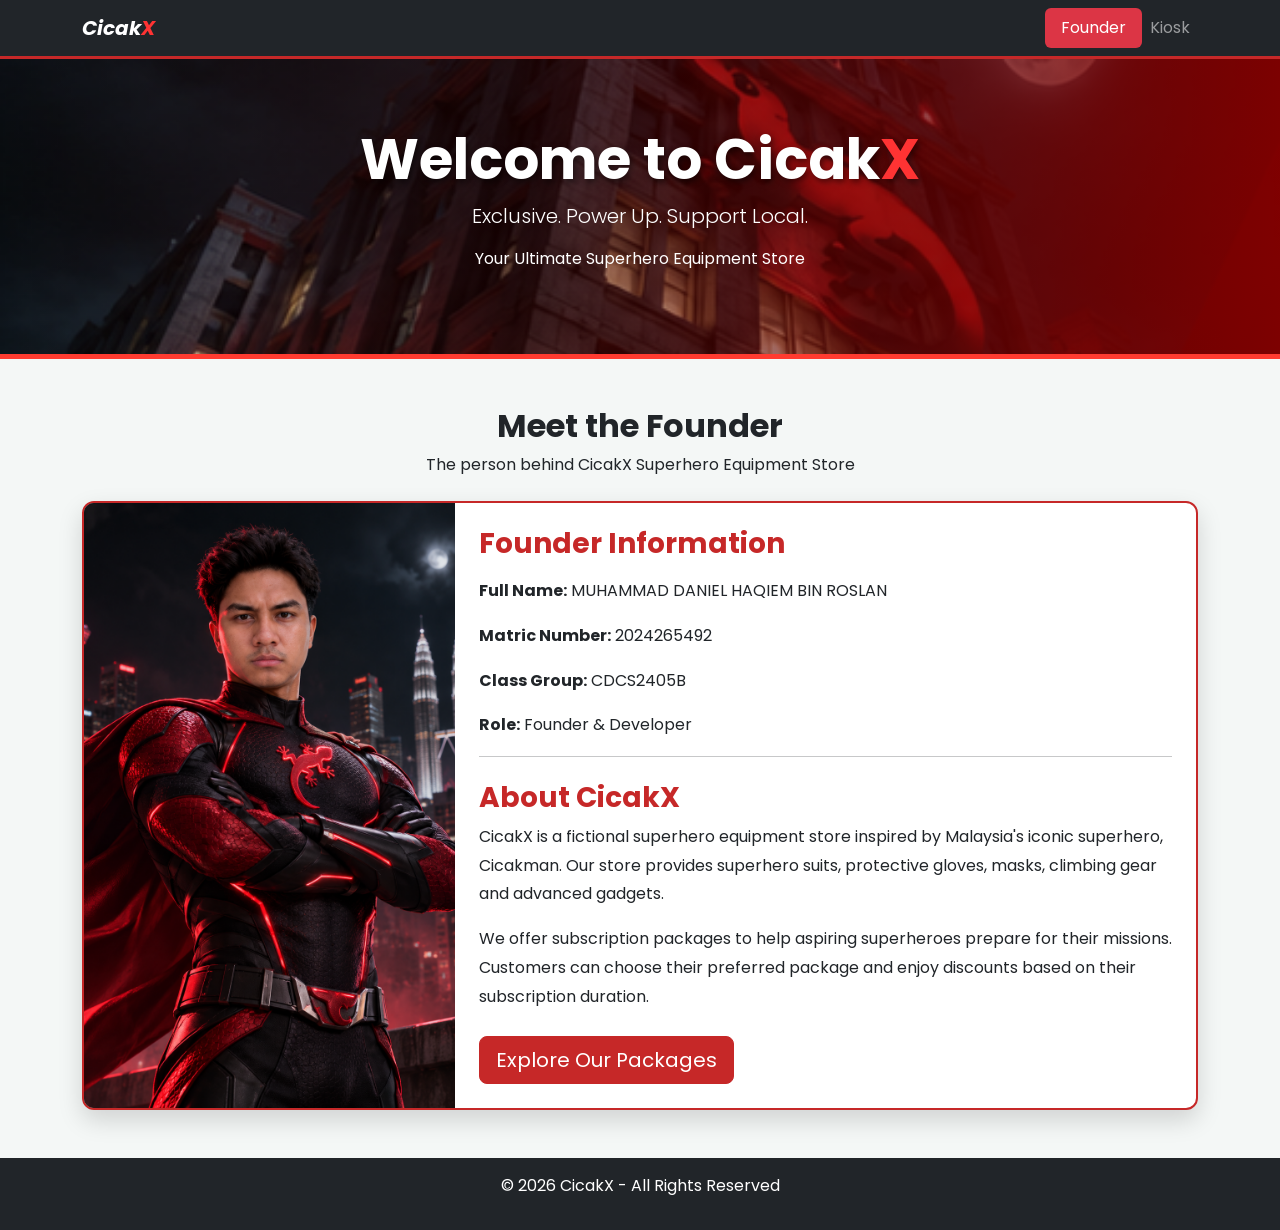
==== index.html @ cbe562b1 "Add files via upload" ====
<!DOCTYPE html>
<html lang="en">
<head>
    <meta charset="UTF-8">
    <meta name="viewport" content="width=device-width, initial-scale=1.0">
    <title>CicakX - Founder</title>

    <!-- Bootstrap CSS CDN -->
    <link href="https://cdn.jsdelivr.net/npm/bootstrap@5.3.3/dist/css/bootstrap.min.css" rel="stylesheet">

    <!-- Custom CSS -->
    <link rel="stylesheet" href="css/style.css">
</head>

<body>

    <!-- Navigation Bar -->
    <nav class="navbar navbar-expand-lg navbar-dark bg-dark">
        <div class="container">
            
        <a class="navbar-brand fw-bold fst-italic" href="index.html">
            Cicak<span style="color: #ff3333;">X</span> 
        </a>


            <button class="navbar-toggler" type="button"
                data-bs-toggle="collapse"
                data-bs-target="#mainNavbar"
                aria-controls="mainNavbar"
                aria-expanded="false"
                aria-label="Toggle navigation">
                <span class="navbar-toggler-icon"></span>
            </button>

            <div class="collapse navbar-collapse" id="mainNavbar">
                <ul class="navbar-nav ms-auto mb-2 mb-lg-0">
                    <li class="nav-item">  
                    <a class="nav-link active bg-danger text-white rounded px-3"href="index.html">Founder</a>
                    </li>
                    <li class="nav-item">
                        <a class="nav-link" href="kiosk.html">Kiosk</a>
                    </li>
                </ul>
            </div>
        </div>
    </nav>

    <!-- Hero Section -->
    <header class="hero-section founder-hero text-center text-white p-5">
        <div class="container">
            <h1 class="display-4">Welcome to Cicak<span class="brand-x">X</span></h1>
            <p class="lead">Exclusive. Power Up. Support Local.</p>
            <p>Your Ultimate Superhero Equipment Store</p>
        </div>
    </header>

    
<!-- Main Content -->
<main class="container my-5">

    <div class="text-center mb-4">
        <h2 class="fw-bold">Meet the Founder</h2>
        <p>The person behind CicakX Superhero Equipment Store</p>
    </div>

    <!-- Founder Profile Card -->
    <section class="card form-card founder-profile border border-danger border-2 overflow-hidden">

        <div class="row g-0">

            <!-- Left Side: Founder Image -->
            <div class="col-md-4 bg-dark d-flex align-items-center justify-content-center p-4">

                <img src="images/founder-hero.png"
                     alt="Founder of CicakX"
                     class="img-fluid rounded">
            
            </div>

            <!-- Right Side: Founder Details -->
            <div class="col-md-8">

                <div class="card-body p-4">

                    <h3 class="fw-bold mb-3">
                        Founder Information
                    </h3>

                    <p>
                        <strong>Full Name:</strong>
                        MUHAMMAD DANIEL HAQIEM BIN ROSLAN
                    </p>

                    <p>
                        <strong>Matric Number:</strong>
                        2024265492
                    </p>

                    <p>
                        <strong>Class Group:</strong>
                        CDCS2405B
                    </p>

                    <p>
                        <strong>Role:</strong>
                        Founder & Developer
                    </p>

                    <hr>

                    <h3 class="fw-bold mt-4">
                        About CicakX
                    </h3>

                    <p>
                        CicakX is a fictional superhero equipment store
                        inspired by Malaysia's iconic superhero, Cicakman.
                        Our store provides superhero suits, protective
                        gloves, masks, climbing gear and advanced gadgets.
                    </p>

                    <p>
                        We offer subscription packages to help aspiring
                        superheroes prepare for their missions. Customers
                        can choose their preferred package and enjoy
                        discounts based on their subscription duration.
                    </p>

                    <a href="kiosk.html"
                       class="btn btn-primary btn-lg text-white mt-2">
                        Explore Our Packages
                    </a>

                </div>

            </div>

        </div>

    </section>

</main>


    <!-- Footer -->
    <footer class="footer mt-auto py-3 bg-dark text-white text-center">
        <div class="container">
            <p>&copy; 2026 CicakX - All Rights Reserved</p>
        </div>
    </footer>

    <!-- Bootstrap JavaScript -->
    <script src="https://cdn.jsdelivr.net/npm/bootstrap@5.3.3/dist/js/bootstrap.bundle.min.js"></script>

    <!-- External JavaScript -->
    <script src="js/main.js"></script>

</body>
</html>
---- css/style.css ----
@import url('https://fonts.googleapis.com/css2?family=Poppins:wght@400;600;700&display=swap');

body {
    font-family: 'Poppins', sans-serif;
    background-color: #f4f7f6;
    display: flex;
    flex-direction: column;
    min-height: 100vh;
}

main {
    flex-grow: 1;
}

/* Navigation Bar */
.navbar {
    border-bottom: 3px solid #C62828;
}

/* Hero Section */
.hero-section {
    position: relative;
    overflow: hidden;
    background: linear-gradient(
        135deg,
        #171717 0%,
        #8B0000 55%,
        #C62828 100%
    );
    padding: 4rem 0;
    border-bottom: 5px solid #ff3b30;
}

.hero-section h1 {
    font-weight: 700;
    text-shadow: 2px 3px 6px rgba(0, 0, 0, 0.5);
}

/* Red X in CicakX */
.brand-x {
    color: #ff3333;
}

/* Card Style */
.form-card {
    border: none;
    box-shadow: 0 10px 25px rgba(0, 0, 0, 0.1);
}

/* Buttons */
.btn-primary {
    background-color: #C62828;
    border-color: #C62828;
    color: white;
}

.btn-primary:hover {
    background-color: #A61F1F;
    border-color: #A61F1F;
    color: white;
}


/* =========================
   FOUNDER PAGE
========================= */

/* Founder City Banner */
.founder-hero {
    background-image:
        linear-gradient(
            90deg,
            rgba(0, 0, 0, 0.1) 0%,
            rgba(50, 0, 0, 0.4) 40%,
            rgba(130, 0, 0, 0.95) 100%
        ),
        url("../images/cicakx-city.png");

    background-size: cover;
    background-position: center;
    background-repeat: no-repeat;
    min-height: 300px;
    display: flex;
    align-items: center;
}

/* Center Founder Banner Text */
.founder-hero .container {
    padding-left: 0;
    padding-right: 0;
    margin-left: auto;
    margin-right: auto;
    text-align: center;
}

/* Founder Profile Card */
.founder-profile {
    border-color: #C62828 !important;
    border-radius: 12px;
    overflow: hidden;
    box-shadow: 0 10px 25px rgba(0, 0, 0, 0.15);
}

/* Founder Image Container */
.founder-profile .col-md-4 {
    position: relative;
    min-height: 420px;
    padding: 0 !important;
    overflow: hidden;
    background-color: #212529;
}

/* Founder Image */
.founder-profile .col-md-4 img {
    position: absolute;
    top: 0;
    left: 0;
    width: 100%;
    height: 100%;
    max-width: none;
    object-fit: cover;
    object-position: center top;
    border: none;
    border-radius: 0 !important;
}

/* Founder Information */
.founder-profile h3 {
    color: #C62828;
    font-weight: 700;
}

.founder-profile p {
    line-height: 1.8;
}


/* =========================
   KIOSK PAGE
========================= */

/* Kiosk Banner */
.kiosk-hero {
    background-image:
        linear-gradient(
            90deg,
            rgba(0, 0, 0, 0.75),
            rgba(70, 0, 0, 0.70)
        ),
        url("../images/cicakx-city.png");

    background-size: cover;
    background-position: center;
    background-repeat: no-repeat;
    min-height: 280px;
    display: flex;
    align-items: center;
    justify-content: center;
}

.kiosk-hero .container {
    padding-left: 0;
    text-align: center;
}

/* Calculator Card */
.kiosk-card {
    border: 2px solid #C62828;
    border-radius: 12px;
    overflow: hidden;
}

/* Calculator Heading */
.kiosk-card .card-title {
    background-color: #f5f5f5;
    color: #212529;
    border: 1px solid #C62828;
    border-left: 5px solid #C62828;
    border-radius: 10px;
    padding: 15px 20px;
    font-weight: 700;
    text-align: center;
    width: 100%;
    grid-column: 1 / -1;
}

/* Form Section Boxes */
.kiosk-card fieldset {
    border: 1px solid #e5e5e5;
    border-left: 5px solid #C62828;
    border-radius: 12px;
    padding: 20px;
    margin-bottom: 25px;
    background-color: #ffffff;
}

/* Form Section Titles */
.kiosk-card legend {
    float: none;
    width: auto;
    padding: 6px 14px;
    margin-bottom: 15px;
    font-size: 20px;
    font-weight: 700;
    color: #C62828;
    background-color: #fff3f3;
    border: 1px solid #f1b5b5;
    border-radius: 8px;
}

.kiosk-card fieldset p:last-child {
    margin-bottom: 0;
}

/* Validation Error */
.text-danger {
    font-size: 14px;
    margin-top: 5px;
}


/* =========================
   SUBSCRIPTION SUMMARY
========================= */

/* Result Box */
#result:not(:empty) {
    background-color: #fff3f3;
    border: 1px solid #C62828;
    border-radius: 8px;
    padding: 20px;
    margin-top: 25px;
}

/* Result Heading */
#result h3 {
    color: #C62828;
    font-weight: 600;
}

/* Final Total */
#result h4 {
    color: #C62828;
    font-weight: bold;
    margin-top: 20px;
}

/* Empty Result Box */
.kiosk-card #result:empty {
    background-color: #fff3f3;
    border: 1px solid #C62828;
    border-radius: 8px;
    padding: 20px;
    min-height: 180px;
}

.kiosk-card #result:empty::before {
    content: "Subscription Summary";
    display: block;
    color: #C62828;
    font-size: 22px;
    font-weight: 600;
}

.kiosk-card #result:empty::after {
    content: "Your calculation will appear here.";
    display: block;
    margin-top: 15px;
    color: #666;
}


/* =========================
   RESPONSIVE DESIGN
========================= */

/* Desktop - Two Column Layout */
@media (min-width: 992px) {

    .kiosk-card .card-body {
        display: grid;
        grid-template-columns: 1fr 1fr;
        gap: 25px;
    }

    .kiosk-card #result {
        margin-top: 0 !important;
        align-self: start;
    }
}

/* Mobile Devices */
@media (max-width: 768px) {

    .hero-section {
        padding: 30px 15px !important;
    }

    .hero-section h1 {
        font-size: 28px;
    }

    .founder-profile .col-md-4 {
        min-height: 400px;
    }
}
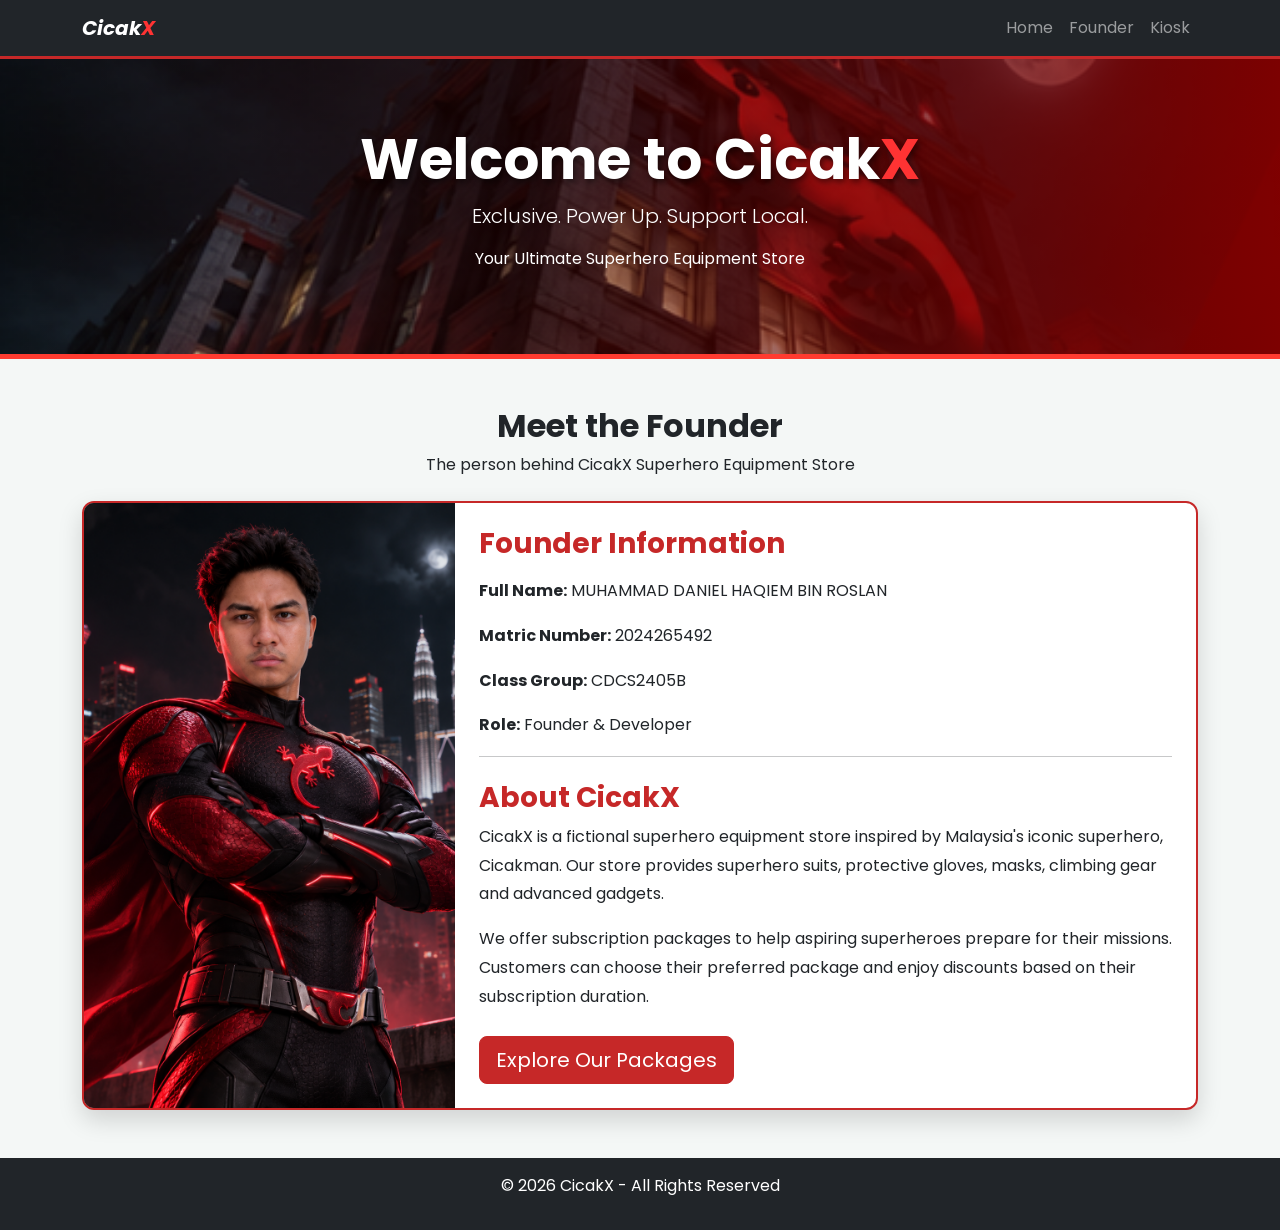
==== commit dffd23c8: "Update index.html" ====
--- a/index.html
+++ b/index.html
@@ -16,7 +16,7 @@
 <body>
 
     <!-- Navigation Bar -->
-    <nav class="navbar navbar-expand-lg navbar-dark bg-dark">
+    <nav class="navbar navbar-expand-lg navbar-dark bg-dark sticky-top">
         <div class="container">
             
         <a class="navbar-brand fw-bold fst-italic" href="index.html">
@@ -34,20 +34,29 @@
             </button>
 
             <div class="collapse navbar-collapse" id="mainNavbar">
+
                 <ul class="navbar-nav ms-auto mb-2 mb-lg-0">
-                    <li class="nav-item">  
-                    <a class="nav-link active bg-danger text-white rounded px-3"href="index.html">Founder</a>
+
+                    <li class="nav-item">
+                        <a class="nav-link" href="#home">Home</a>
                     </li>
+
+                    <li class="nav-item">
+                        <a class="nav-link" href="#founder">Founder</a>
+                    </li>
+
                     <li class="nav-item">
                         <a class="nav-link" href="kiosk.html">Kiosk</a>
                     </li>
+
                 </ul>
+
             </div>
         </div>
     </nav>
 
     <!-- Hero Section -->
-    <header class="hero-section founder-hero text-center text-white p-5">
+    <header id="home" class="hero-section founder-hero text-center text-white p-5">
         <div class="container">
             <h1 class="display-4">Welcome to Cicak<span class="brand-x">X</span></h1>
             <p class="lead">Exclusive. Power Up. Support Local.</p>
@@ -57,7 +66,7 @@
 
     
 <!-- Main Content -->
-<main class="container my-5">
+<main id="founder" class="container my-5">
 
     <div class="text-center mb-4">
         <h2 class="fw-bold">Meet the Founder</h2>
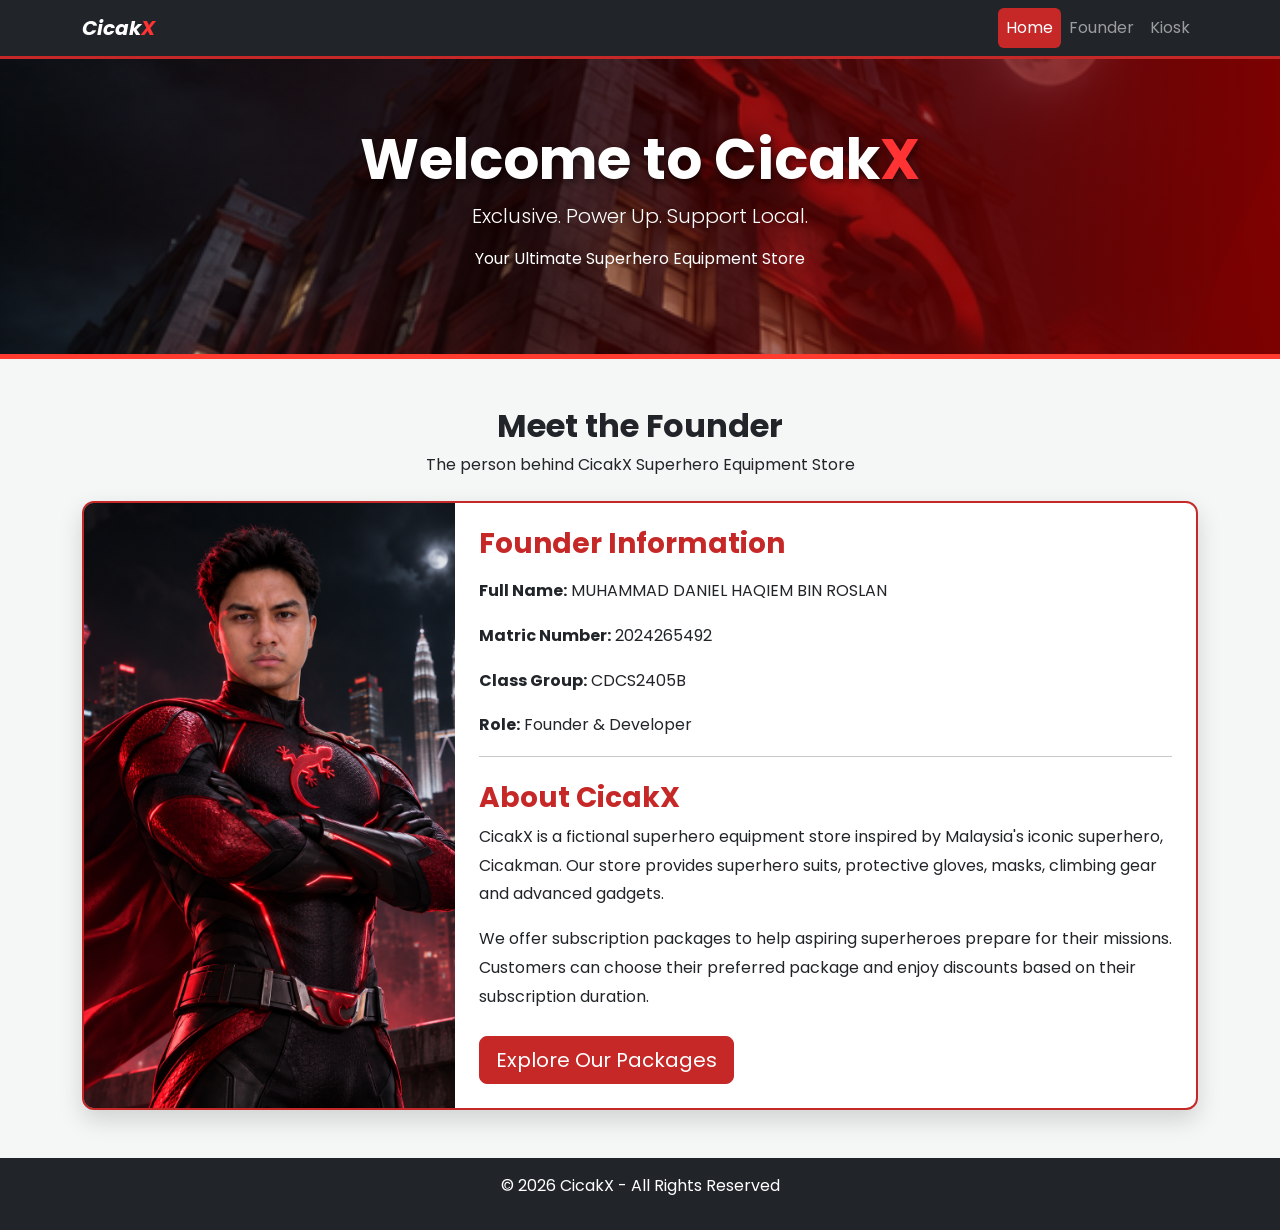
==== commit b210a15f: "Update index.html" ====
--- a/index.html
+++ b/index.html
@@ -10,7 +10,7 @@
     <link href="https://cdn.jsdelivr.net/npm/bootstrap@5.3.3/dist/css/bootstrap.min.css" rel="stylesheet">
 
     <!-- Custom CSS -->
-    <link rel="stylesheet" href="css/style.css">
+    <link rel="stylesheet" href="css/style.css?v=19">
 </head>
 
 <body>
--- a/css/style.css
+++ b/css/style.css
@@ -14,12 +14,64 @@
     flex-grow: 1;
 }
 
-/* Navigation Bar */
+
+/* =========================
+   NAVIGATION BAR
+========================= */
+
 .navbar {
     border-bottom: 3px solid #C62828;
 }
 
-/* Hero Section */
+.navbar .nav-link {
+    padding: 8px 15px;
+    border-radius: 6px;
+}
+
+/* Hover Effect */
+.navbar .nav-link:hover {
+    background-color: #8B0000;
+    color: white !important;
+}
+
+/* Home - Red by Default */
+.navbar .nav-link[href="#home"] {
+    background-color: #C62828 !important;
+    color: white !important;
+}
+
+/* Remove Home Highlight When Founder Selected */
+body:has(#founder:target) .navbar .nav-link[href="#home"] {
+    background-color: transparent !important;
+    color: rgba(255, 255, 255, 0.55) !important;
+}
+
+/* Founder - Red When Selected */
+body:has(#founder:target) .navbar .nav-link[href="#founder"] {
+    background-color: #C62828 !important;
+    color: white !important;
+}
+
+/* Kiosk - Red When Active */
+.navbar .nav-link.active {
+    background-color: #C62828 !important;
+    color: white !important;
+}
+
+/* Smooth Scrolling */
+html {
+    scroll-behavior: smooth;
+}
+
+#founder {
+    scroll-margin-top: 85px;
+}
+
+
+/* =========================
+   HERO SECTION
+========================= */
+
 .hero-section {
     position: relative;
     overflow: hidden;
@@ -43,13 +95,16 @@
     color: #ff3333;
 }
 
-/* Card Style */
+
+/* =========================
+   CARD AND BUTTONS
+========================= */
+
 .form-card {
     border: none;
     box-shadow: 0 10px 25px rgba(0, 0, 0, 0.1);
 }
 
-/* Buttons */
 .btn-primary {
     background-color: #C62828;
     border-color: #C62828;
